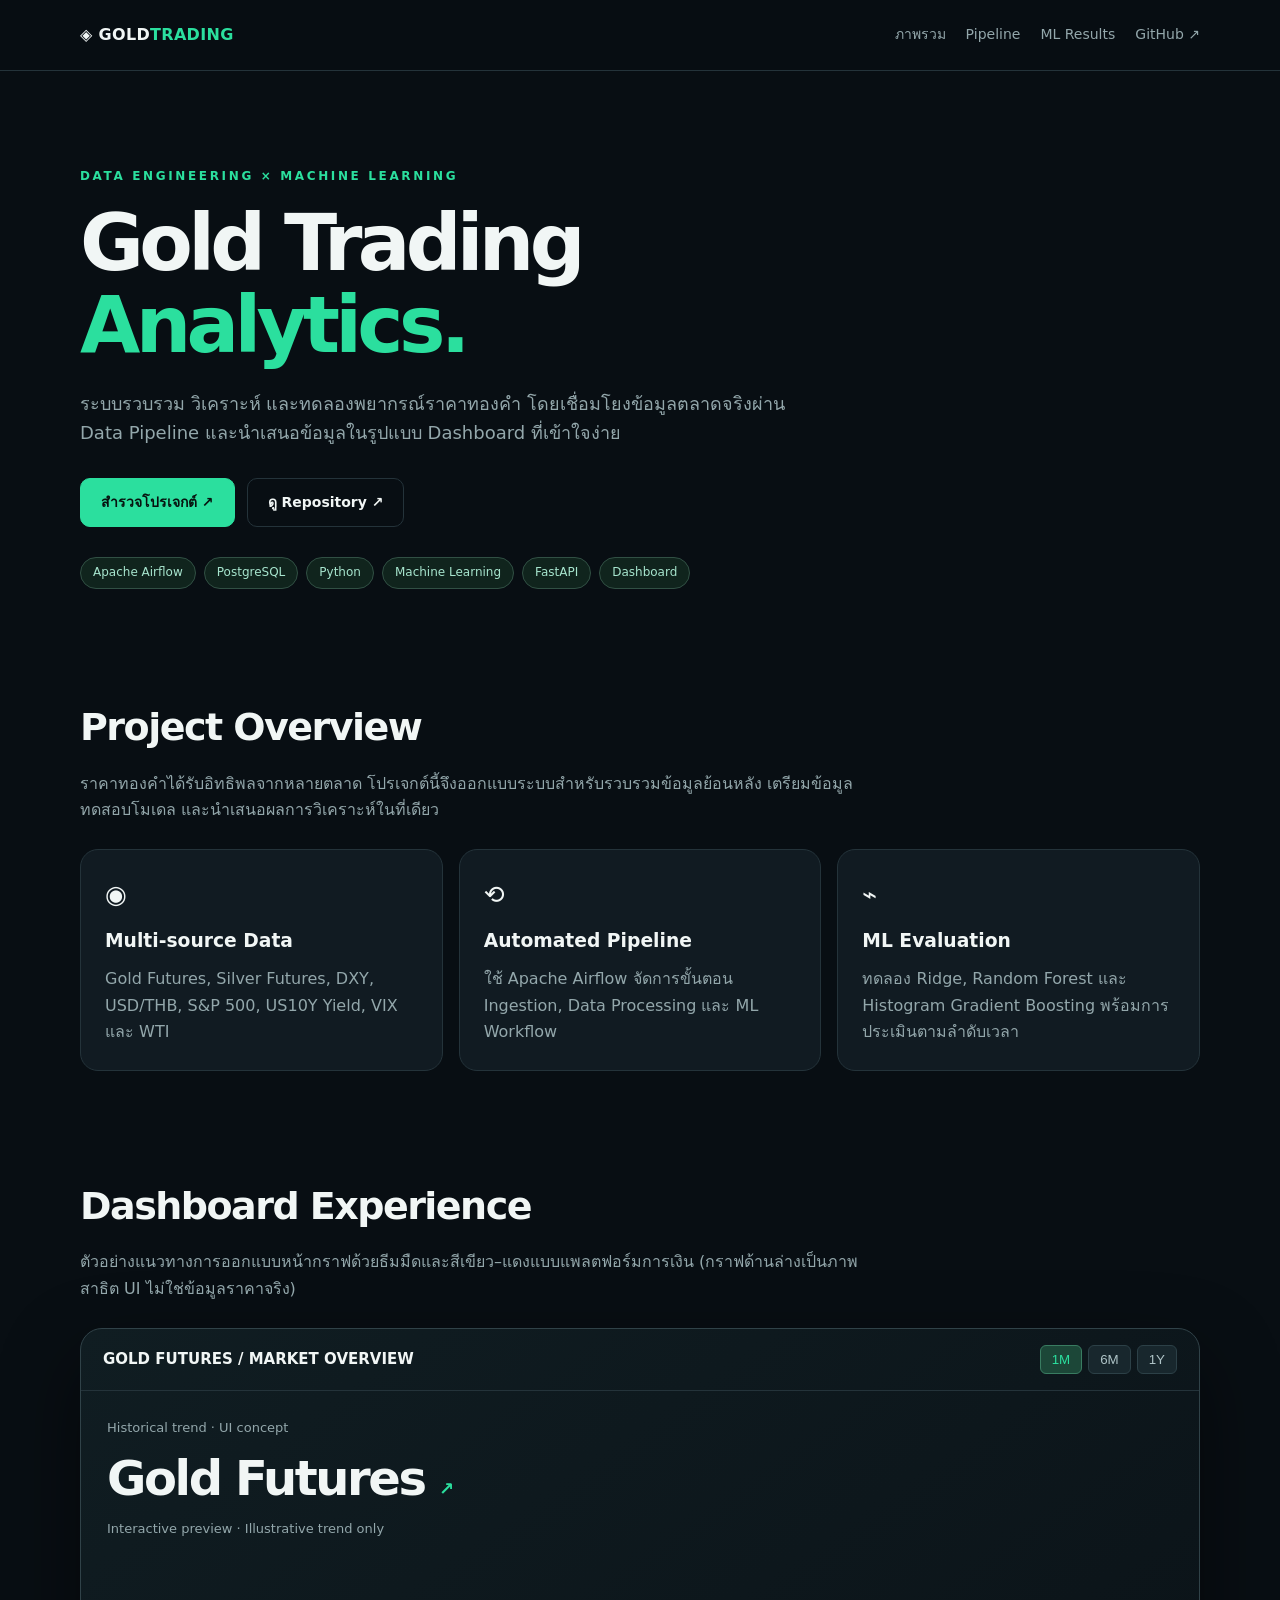
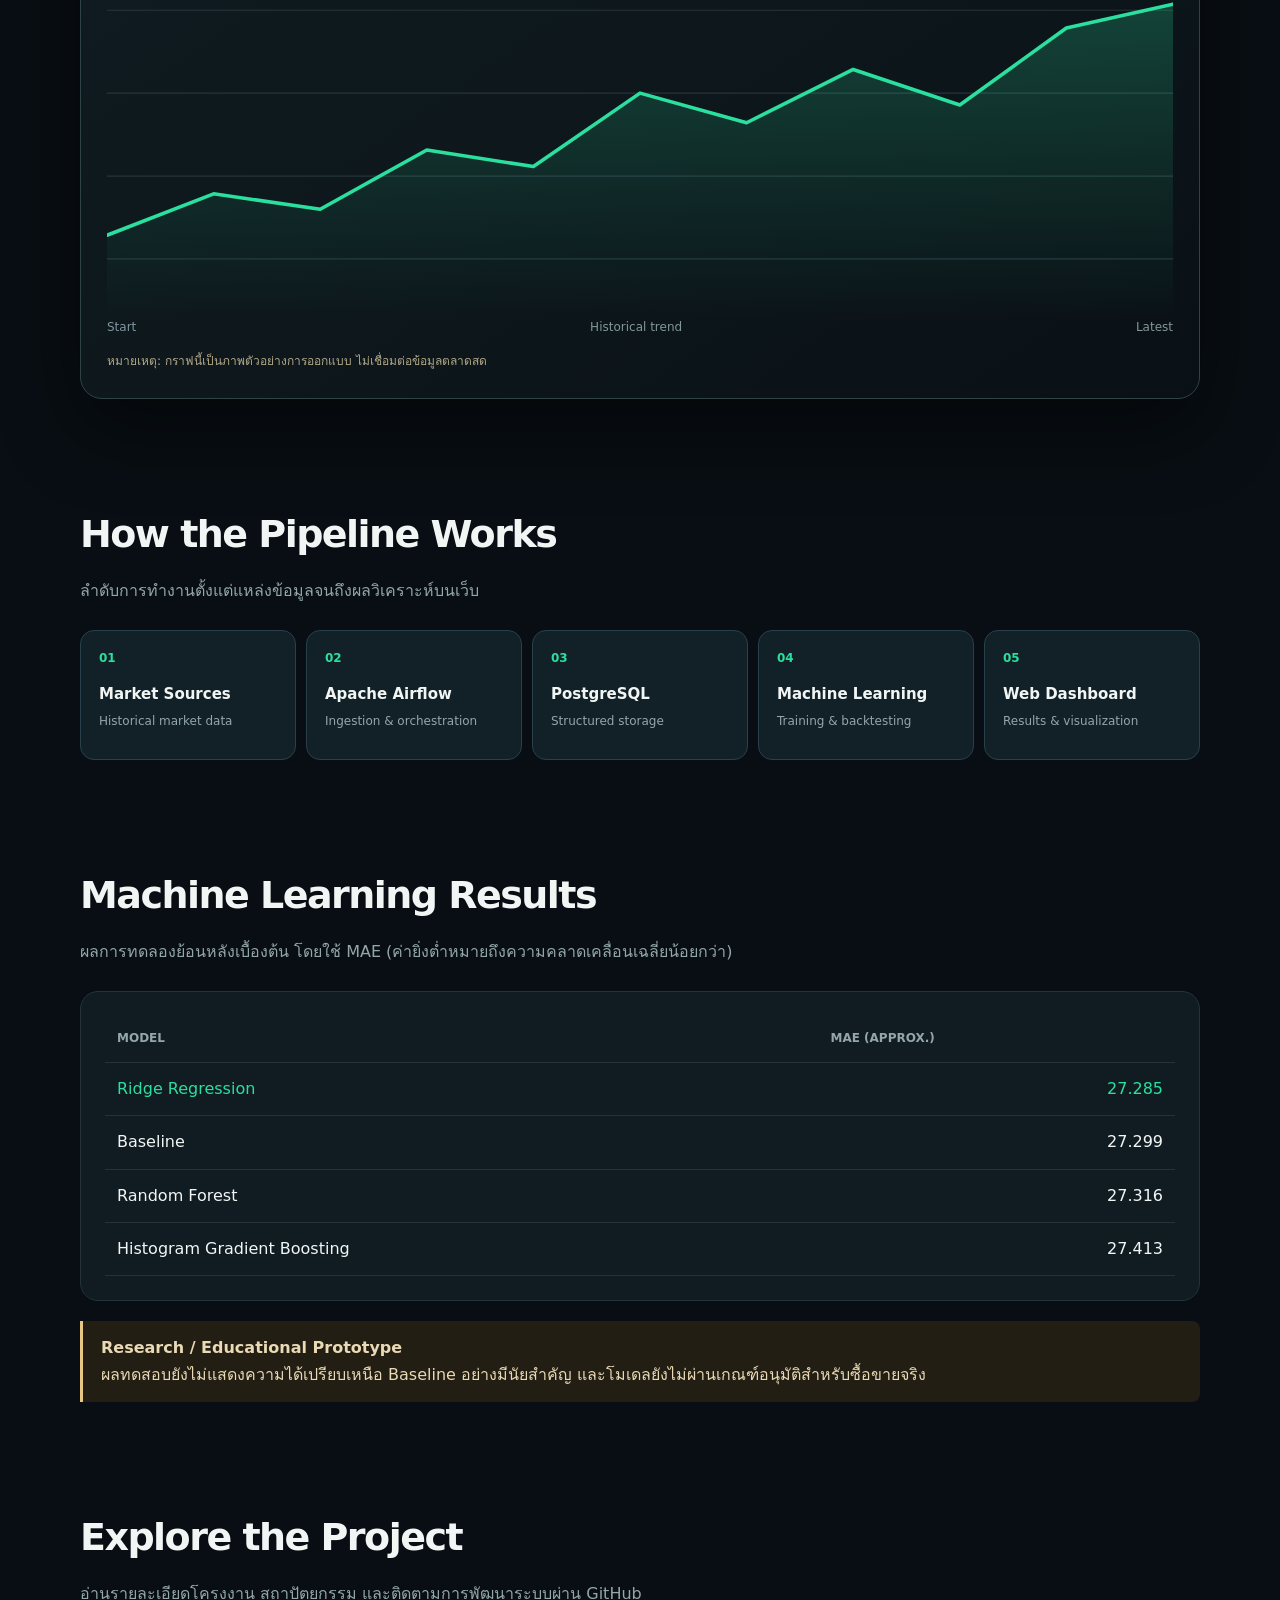
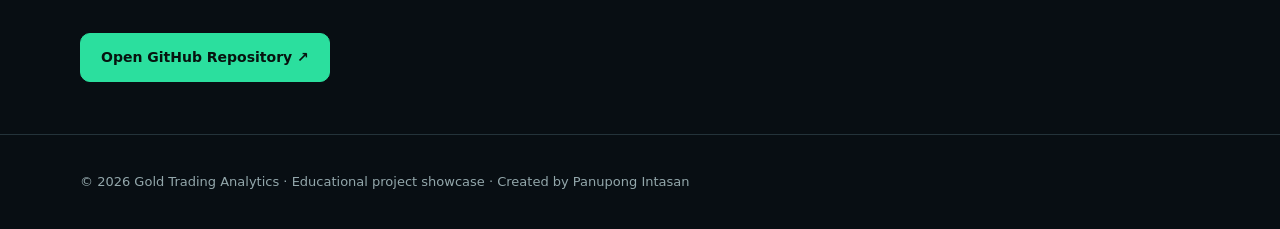
==== index.html @ 25269052 "feat: add responsive Gold Trading portfolio showcase for GitHub Pages" ====
<!doctype html>
<html lang="th"><head><meta charset="utf-8"><meta name="viewport" content="width=device-width,initial-scale=1">
<title>Gold Trading Analytics | Project Showcase</title>
<meta name="description" content="Gold Trading Analytics — Data Pipeline, Machine Learning and Dashboard project showcase">
<style>
:root{color-scheme:dark;--bg:#080e13;--panel:#111b22;--line:#24333a;--ink:#f1f6f5;--muted:#93a7ab;--green:#2bdf9e;--red:#ff6376;--gold:#e7c783}
*{box-sizing:border-box}html{scroll-behavior:smooth}body{margin:0;background:var(--bg);color:var(--ink);font-family:Inter,"Noto Sans Thai",system-ui,sans-serif;line-height:1.65}a{color:inherit;text-decoration:none}.wrap{width:min(1120px,calc(100% - 40px));margin:auto}nav{position:sticky;top:0;z-index:10;background:#080e13e8;backdrop-filter:blur(12px);border-bottom:1px solid var(--line)}nav .wrap{display:flex;justify-content:space-between;align-items:center;min-height:70px;gap:16px}.logo{font-weight:850;letter-spacing:.02em}.logo span{color:var(--green)}nav .links{display:flex;gap:20px;font-size:14px;color:var(--muted)}.hero{padding:96px 0 55px}.eyebrow{color:var(--green);font-size:12px;letter-spacing:.22em;font-weight:800}.hero h1{font-size:clamp(40px,7vw,78px);line-height:1.05;letter-spacing:-.06em;margin:16px 0 22px}.hero h1 em{font-style:normal;color:var(--green)}.lead{font-size:18px;color:var(--muted);max-width:720px}.actions{display:flex;gap:12px;flex-wrap:wrap;margin:30px 0}.btn{display:inline-flex;padding:12px 20px;border-radius:10px;border:1px solid var(--line);font-weight:750;font-size:14px}.btn.primary{background:var(--green);color:#07130f;border-color:var(--green)}.tags{display:flex;gap:8px;flex-wrap:wrap}.tag{border:1px solid #315044;color:#a7e5ce;background:#10241d;border-radius:50px;padding:5px 12px;font-size:12px}.section{padding:52px 0}.section h2{font-size:clamp(26px,4vw,38px);letter-spacing:-.04em;margin:0 0 12px}.section p.intro{color:var(--muted);max-width:780px;margin:0 0 26px}.grid{display:grid;grid-template-columns:repeat(3,1fr);gap:16px}.panel{background:var(--panel);border:1px solid var(--line);border-radius:18px;padding:24px}.panel h3{margin:10px 0}.panel p{color:var(--muted);margin:0}.icon{font-size:25px}.preview{background:linear-gradient(145deg,#101d22,#0a1116);border:1px solid #304248;border-radius:22px;overflow:hidden;box-shadow:0 30px 80px #0007}.previewhead{display:flex;justify-content:space-between;align-items:center;padding:16px 22px;border-bottom:1px solid var(--line);gap:10px;flex-wrap:wrap}.previewhead strong{font-size:15px}.pills{display:flex;gap:6px}.pills button{background:#18272d;border:1px solid #2c4047;color:#afc4c7;border-radius:6px;padding:6px 11px;cursor:pointer}.pills button.active{background:#1c4738;color:var(--green);border-color:#397c61}.previewbody{padding:26px}.price{font-size:clamp(32px,5vw,48px);font-weight:850;letter-spacing:-.05em}.small{font-size:13px;color:var(--muted)}.chart{width:100%;height:auto;display:block;margin-top:12px}.chartline{fill:none;stroke:var(--green);stroke-width:3;stroke-linejoin:round;stroke-linecap:round}.chartarea{fill:url(#fillGreen)}.gridline{stroke:#26353b;stroke-width:1}.chartlabels{display:flex;justify-content:space-between;color:#81979d;font-size:12px}.notice{font-size:12px;color:#b3a989;margin-top:14px}.steps{display:grid;grid-template-columns:repeat(5,1fr);gap:10px}.step{background:#122027;border:1px solid #284049;border-radius:14px;padding:18px;min-height:130px}.step b{display:block;color:var(--green);font-size:12px;margin-bottom:12px}.step strong{font-size:15px}.step p{font-size:12px;color:var(--muted);margin:5px 0}.tablewrap{overflow-x:auto}.table{width:100%;border-collapse:collapse}.table th,.table td{padding:13px 12px;text-align:left;border-bottom:1px solid var(--line)}.table th{color:var(--muted);font-size:12px}.table td:last-child{text-align:right;font-variant-numeric:tabular-nums}.table tr:first-child td{color:var(--green)}.warning{border-left:3px solid var(--gold);padding:14px 18px;background:#231e13;color:#e9d9b4;border-radius:0 8px 8px 0;margin-top:20px}.footer{padding:36px 0;border-top:1px solid var(--line);color:var(--muted);font-size:13px}@media(max-width:780px){.grid{grid-template-columns:1fr}.steps{grid-template-columns:1fr 1fr}.hero{padding-top:64px}nav .links{gap:10px;font-size:12px}.previewbody{padding:14px}}@media(max-width:440px){.steps{grid-template-columns:1fr}.logo{font-size:13px}nav .links a:nth-child(2){display:none}}
</style></head><body>
<nav><div class="wrap"><a class="logo" href="#">◈ GOLD<span>TRADING</span></a><div class="links"><a href="#overview">ภาพรวม</a><a href="#pipeline">Pipeline</a><a href="#models">ML Results</a><a href="https://github.com/intasan/gold-trading" target="_blank" rel="noopener">GitHub ↗</a></div></div></nav>
<main><header class="hero wrap"><div class="eyebrow">DATA ENGINEERING × MACHINE LEARNING</div><h1>Gold Trading<br><em>Analytics.</em></h1><p class="lead">ระบบรวบรวม วิเคราะห์ และทดลองพยากรณ์ราคาทองคำ โดยเชื่อมโยงข้อมูลตลาดจริงผ่าน Data Pipeline และนำเสนอข้อมูลในรูปแบบ Dashboard ที่เข้าใจง่าย</p><div class="actions"><a class="btn primary" href="#overview">สำรวจโปรเจกต์ ↗</a><a class="btn" href="https://github.com/intasan/gold-trading" target="_blank" rel="noopener">ดู Repository ↗</a></div><div class="tags"><span class="tag">Apache Airflow</span><span class="tag">PostgreSQL</span><span class="tag">Python</span><span class="tag">Machine Learning</span><span class="tag">FastAPI</span><span class="tag">Dashboard</span></div></header>
<section id="overview" class="section wrap"><h2>Project Overview</h2><p class="intro">ราคาทองคำได้รับอิทธิพลจากหลายตลาด โปรเจกต์นี้จึงออกแบบระบบสำหรับรวบรวมข้อมูลย้อนหลัง เตรียมข้อมูล ทดสอบโมเดล และนำเสนอผลการวิเคราะห์ในที่เดียว</p><div class="grid"><article class="panel"><div class="icon">◉</div><h3>Multi-source Data</h3><p>Gold Futures, Silver Futures, DXY, USD/THB, S&P 500, US10Y Yield, VIX และ WTI</p></article><article class="panel"><div class="icon">⟲</div><h3>Automated Pipeline</h3><p>ใช้ Apache Airflow จัดการขั้นตอน Ingestion, Data Processing และ ML Workflow</p></article><article class="panel"><div class="icon">⌁</div><h3>ML Evaluation</h3><p>ทดลอง Ridge, Random Forest และ Histogram Gradient Boosting พร้อมการประเมินตามลำดับเวลา</p></article></div></section>
<section class="section wrap"><h2>Dashboard Experience</h2><p class="intro">ตัวอย่างแนวทางการออกแบบหน้ากราฟด้วยธีมมืดและสีเขียว–แดงแบบแพลตฟอร์มการเงิน (กราฟด้านล่างเป็นภาพสาธิต UI ไม่ใช่ข้อมูลราคาจริง)</p><div class="preview"><div class="previewhead"><strong>GOLD FUTURES / MARKET OVERVIEW</strong><div class="pills"><button class="active" data-range="1M">1M</button><button data-range="6M">6M</button><button data-range="1Y">1Y</button></div></div><div class="previewbody"><div class="small">Historical trend · UI concept</div><div class="price">Gold Futures <span style="color:var(--green);font-size:18px">↗</span></div><div class="small">Interactive preview · Illustrative trend only</div><svg class="chart" viewBox="0 0 900 310" role="img" aria-label="ภาพสาธิตกราฟราคาสีเขียวและแดง ไม่ใช่ข้อมูลจริง"><defs><linearGradient id="fillGreen" x1="0" x2="0" y1="0" y2="1"><stop stop-color="#2bdf9e" stop-opacity=".23"/><stop offset="1" stop-color="#2bdf9e" stop-opacity="0"/></linearGradient></defs><g><path class="gridline" d="M0 50H900M0 120H900M0 190H900M0 260H900"/></g><path id="area" class="chartarea" d="M0 240L90 205L180 218L270 168L360 182L450 120L540 145L630 100L720 130L810 65L900 45V310H0Z"/><path id="line" class="chartline" d="M0 240L90 205L180 218L270 168L360 182L450 120L540 145L630 100L720 130L810 65L900 45"/></svg><div class="chartlabels"><span>Start</span><span>Historical trend</span><span>Latest</span></div><div class="notice">หมายเหตุ: กราฟนี้เป็นภาพตัวอย่างการออกแบบ ไม่เชื่อมต่อข้อมูลตลาดสด</div></div></div></section>
<section id="pipeline" class="section wrap"><h2>How the Pipeline Works</h2><p class="intro">ลำดับการทำงานตั้งแต่แหล่งข้อมูลจนถึงผลวิเคราะห์บนเว็บ</p><div class="steps"><div class="step"><b>01</b><strong>Market Sources</strong><p>Historical market data</p></div><div class="step"><b>02</b><strong>Apache Airflow</strong><p>Ingestion & orchestration</p></div><div class="step"><b>03</b><strong>PostgreSQL</strong><p>Structured storage</p></div><div class="step"><b>04</b><strong>Machine Learning</strong><p>Training & backtesting</p></div><div class="step"><b>05</b><strong>Web Dashboard</strong><p>Results & visualization</p></div></div></section>
<section id="models" class="section wrap"><h2>Machine Learning Results</h2><p class="intro">ผลการทดลองย้อนหลังเบื้องต้น โดยใช้ MAE (ค่ายิ่งต่ำหมายถึงความคลาดเคลื่อนเฉลี่ยน้อยกว่า)</p><div class="panel tablewrap"><table class="table"><thead><tr><th>MODEL</th><th>MAE (APPROX.)</th></tr></thead><tbody><tr><td>Ridge Regression</td><td>27.285</td></tr><tr><td>Baseline</td><td>27.299</td></tr><tr><td>Random Forest</td><td>27.316</td></tr><tr><td>Histogram Gradient Boosting</td><td>27.413</td></tr></tbody></table></div><div class="warning"><strong>Research / Educational Prototype</strong><div>ผลทดสอบยังไม่แสดงความได้เปรียบเหนือ Baseline อย่างมีนัยสำคัญ และโมเดลยังไม่ผ่านเกณฑ์อนุมัติสำหรับซื้อขายจริง</div></div></section>
<section class="section wrap"><h2>Explore the Project</h2><p class="intro">อ่านรายละเอียดโครงงาน สถาปัตยกรรม และติดตามการพัฒนาระบบผ่าน GitHub</p><a class="btn primary" href="https://github.com/intasan/gold-trading" target="_blank" rel="noopener">Open GitHub Repository ↗</a></section></main><footer class="footer"><div class="wrap">© 2026 Gold Trading Analytics · Educational project showcase · Created by Panupong Intasan</div></footer>
<script>const shapes={"1M":[240,205,218,168,182,120,145,100,130,65,45],"6M":[255,232,208,220,170,182,140,155,100,78,55],"1Y":[268,245,260,215,195,205,158,130,148,96,52]};document.querySelectorAll('[data-range]').forEach(b=>b.addEventListener('click',()=>{document.querySelectorAll('[data-range]').forEach(x=>x.classList.remove('active'));b.classList.add('active');let a=shapes[b.dataset.range],d=a.map((y,i)=>(i?'L':'M')+(i*90)+' '+y).join('');document.getElementById('line').setAttribute('d',d);document.getElementById('area').setAttribute('d',d+'V310H0Z')}));</script></body></html>
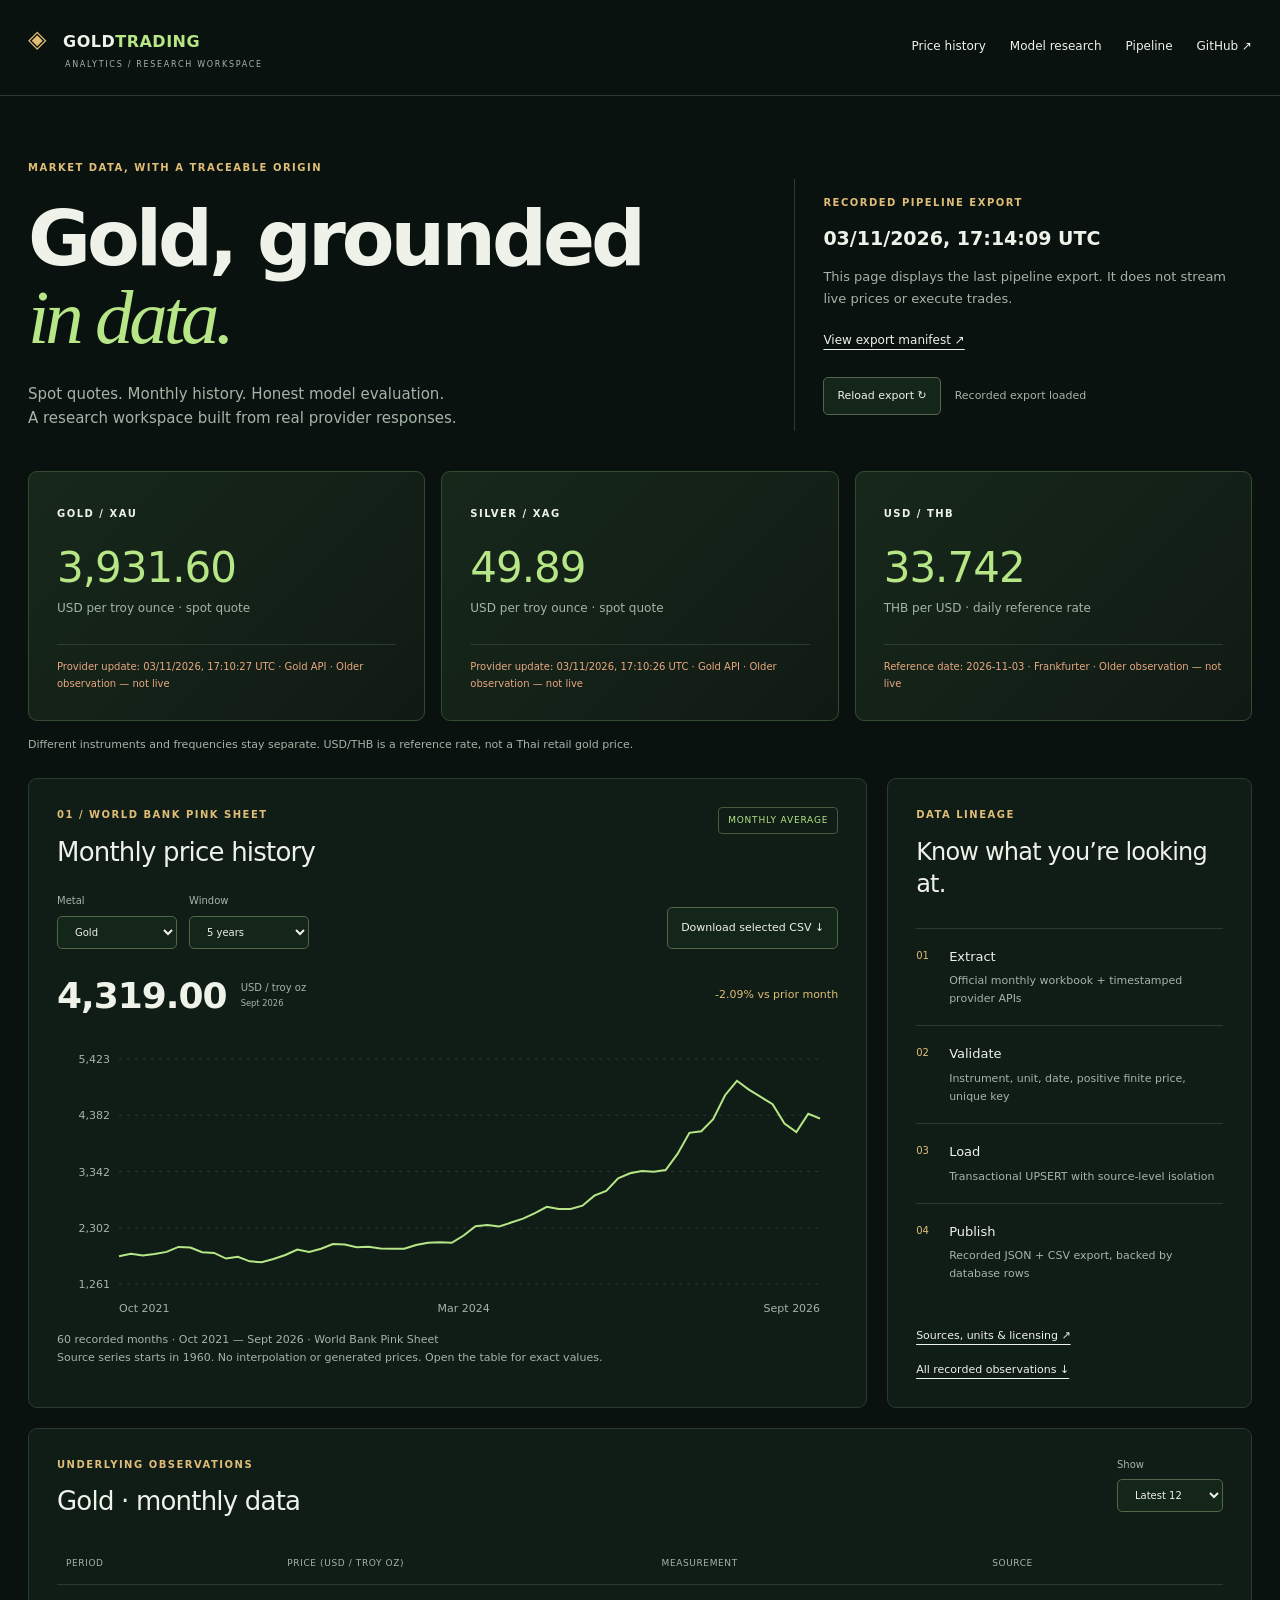
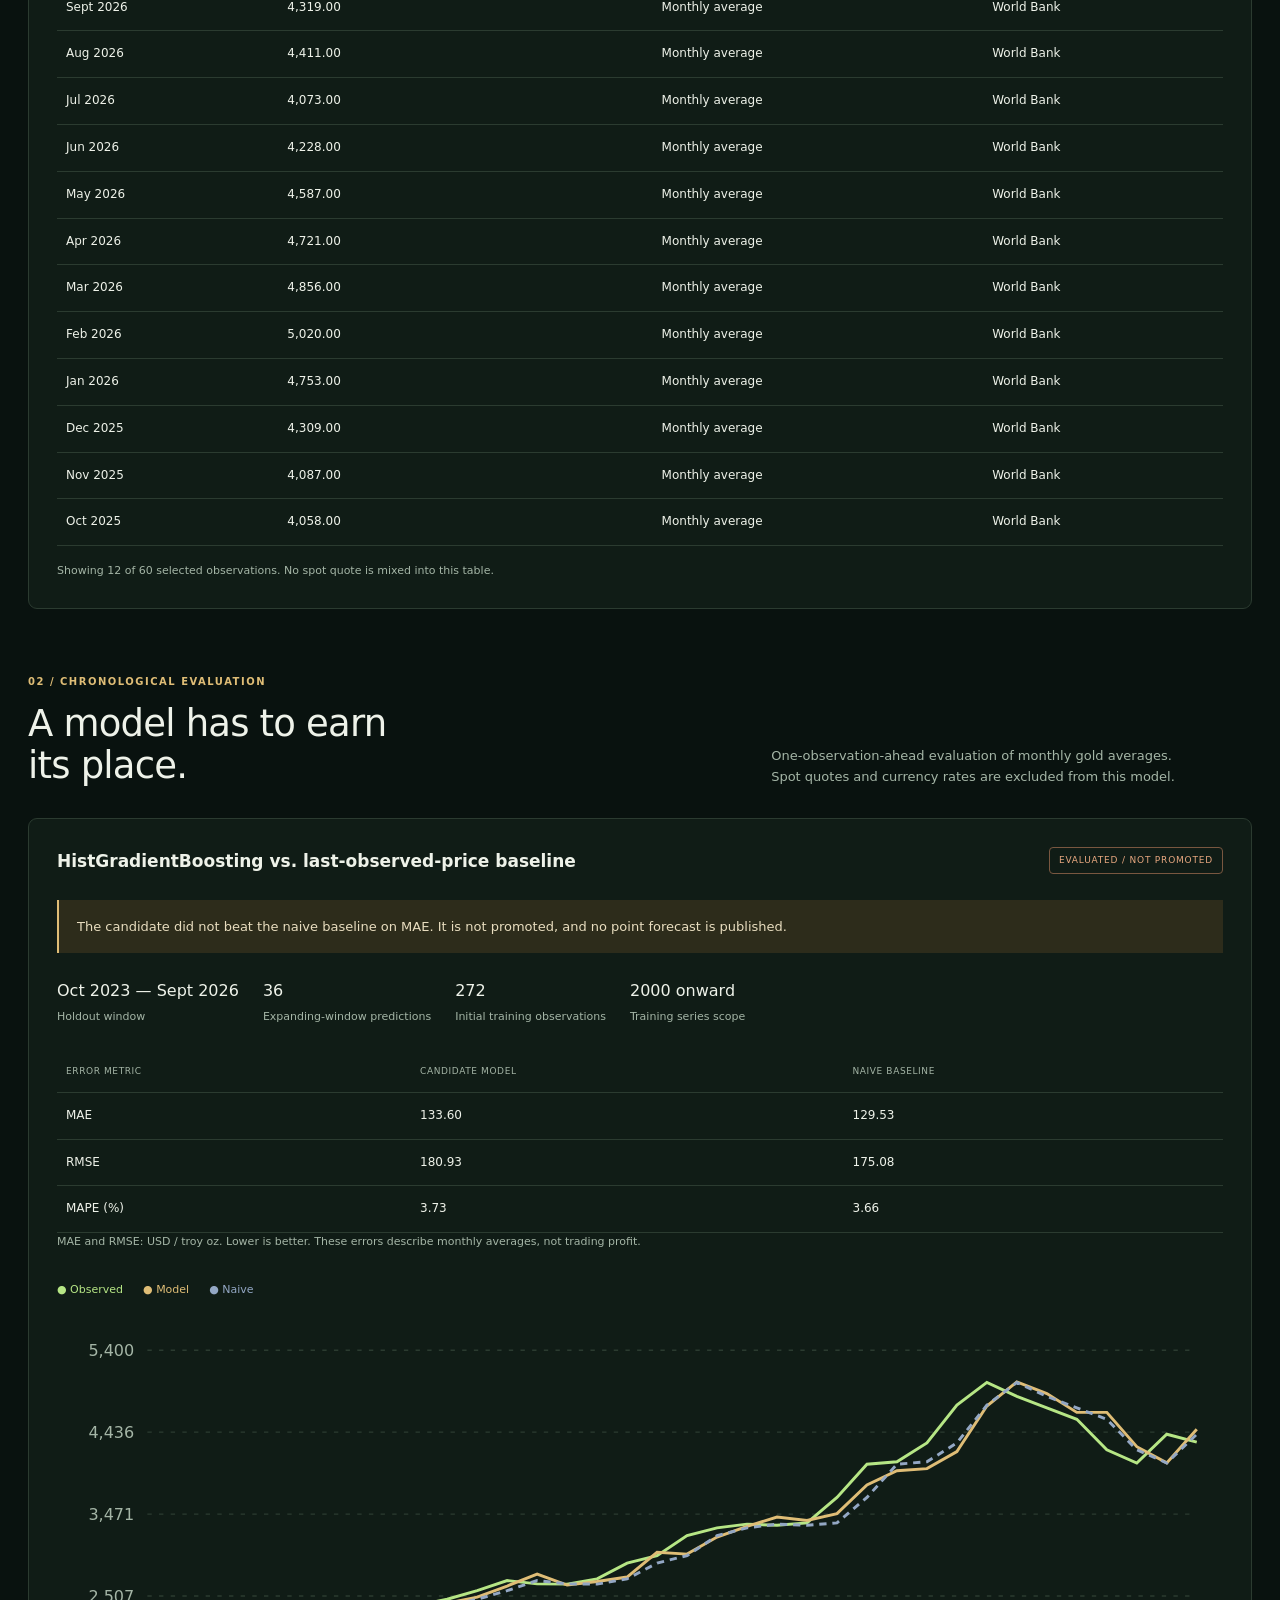
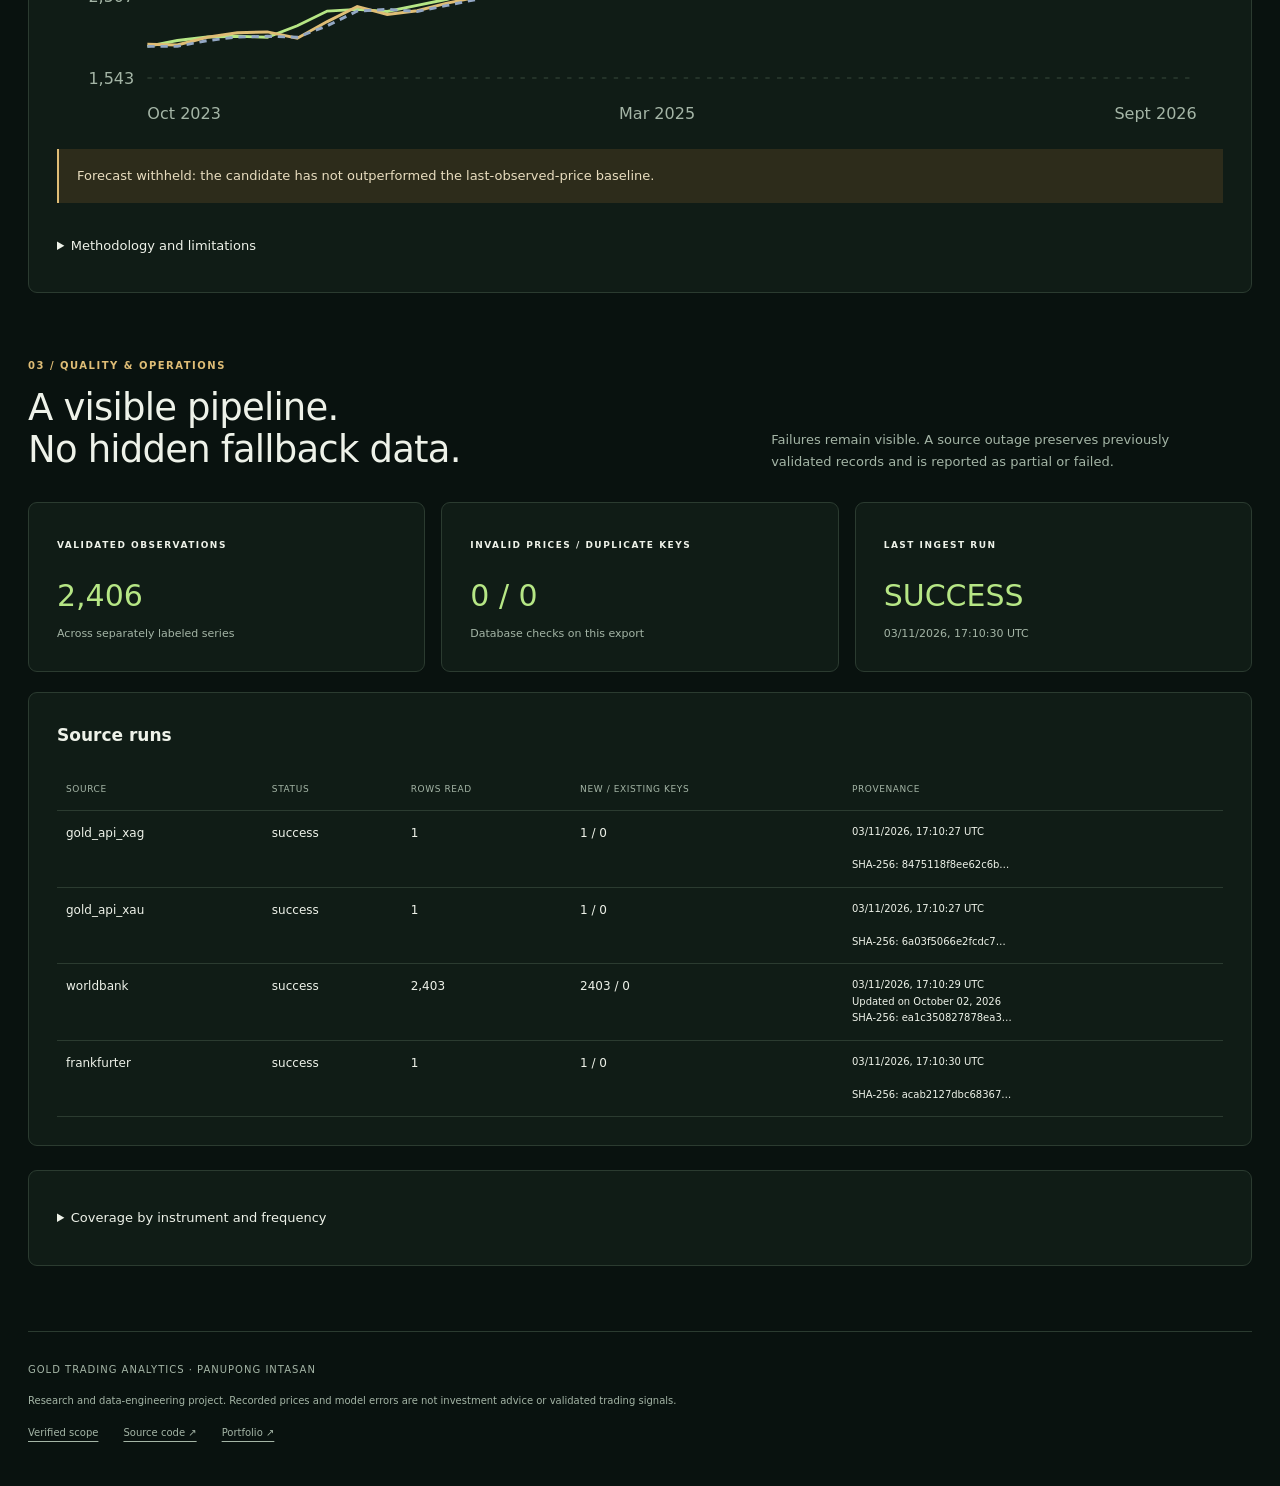
==== commit 0bd7f22b: "Implement real-data pipeline, dashboard and honest ML evaluation" ====
--- a/index.html
+++ b/index.html
@@ -1,16 +1 @@
-<!doctype html>
-<html lang="th"><head><meta charset="utf-8"><meta name="viewport" content="width=device-width,initial-scale=1">
-<title>Gold Trading Analytics | Project Showcase</title>
-<meta name="description" content="Gold Trading Analytics — Data Pipeline, Machine Learning and Dashboard project showcase">
-<style>
-:root{color-scheme:dark;--bg:#080e13;--panel:#111b22;--line:#24333a;--ink:#f1f6f5;--muted:#93a7ab;--green:#2bdf9e;--red:#ff6376;--gold:#e7c783}
-*{box-sizing:border-box}html{scroll-behavior:smooth}body{margin:0;background:var(--bg);color:var(--ink);font-family:Inter,"Noto Sans Thai",system-ui,sans-serif;line-height:1.65}a{color:inherit;text-decoration:none}.wrap{width:min(1120px,calc(100% - 40px));margin:auto}nav{position:sticky;top:0;z-index:10;background:#080e13e8;backdrop-filter:blur(12px);border-bottom:1px solid var(--line)}nav .wrap{display:flex;justify-content:space-between;align-items:center;min-height:70px;gap:16px}.logo{font-weight:850;letter-spacing:.02em}.logo span{color:var(--green)}nav .links{display:flex;gap:20px;font-size:14px;color:var(--muted)}.hero{padding:96px 0 55px}.eyebrow{color:var(--green);font-size:12px;letter-spacing:.22em;font-weight:800}.hero h1{font-size:clamp(40px,7vw,78px);line-height:1.05;letter-spacing:-.06em;margin:16px 0 22px}.hero h1 em{font-style:normal;color:var(--green)}.lead{font-size:18px;color:var(--muted);max-width:720px}.actions{display:flex;gap:12px;flex-wrap:wrap;margin:30px 0}.btn{display:inline-flex;padding:12px 20px;border-radius:10px;border:1px solid var(--line);font-weight:750;font-size:14px}.btn.primary{background:var(--green);color:#07130f;border-color:var(--green)}.tags{display:flex;gap:8px;flex-wrap:wrap}.tag{border:1px solid #315044;color:#a7e5ce;background:#10241d;border-radius:50px;padding:5px 12px;font-size:12px}.section{padding:52px 0}.section h2{font-size:clamp(26px,4vw,38px);letter-spacing:-.04em;margin:0 0 12px}.section p.intro{color:var(--muted);max-width:780px;margin:0 0 26px}.grid{display:grid;grid-template-columns:repeat(3,1fr);gap:16px}.panel{background:var(--panel);border:1px solid var(--line);border-radius:18px;padding:24px}.panel h3{margin:10px 0}.panel p{color:var(--muted);margin:0}.icon{font-size:25px}.preview{background:linear-gradient(145deg,#101d22,#0a1116);border:1px solid #304248;border-radius:22px;overflow:hidden;box-shadow:0 30px 80px #0007}.previewhead{display:flex;justify-content:space-between;align-items:center;padding:16px 22px;border-bottom:1px solid var(--line);gap:10px;flex-wrap:wrap}.previewhead strong{font-size:15px}.pills{display:flex;gap:6px}.pills button{background:#18272d;border:1px solid #2c4047;color:#afc4c7;border-radius:6px;padding:6px 11px;cursor:pointer}.pills button.active{background:#1c4738;color:var(--green);border-color:#397c61}.previewbody{padding:26px}.price{font-size:clamp(32px,5vw,48px);font-weight:850;letter-spacing:-.05em}.small{font-size:13px;color:var(--muted)}.chart{width:100%;height:auto;display:block;margin-top:12px}.chartline{fill:none;stroke:var(--green);stroke-width:3;stroke-linejoin:round;stroke-linecap:round}.chartarea{fill:url(#fillGreen)}.gridline{stroke:#26353b;stroke-width:1}.chartlabels{display:flex;justify-content:space-between;color:#81979d;font-size:12px}.notice{font-size:12px;color:#b3a989;margin-top:14px}.steps{display:grid;grid-template-columns:repeat(5,1fr);gap:10px}.step{background:#122027;border:1px solid #284049;border-radius:14px;padding:18px;min-height:130px}.step b{display:block;color:var(--green);font-size:12px;margin-bottom:12px}.step strong{font-size:15px}.step p{font-size:12px;color:var(--muted);margin:5px 0}.tablewrap{overflow-x:auto}.table{width:100%;border-collapse:collapse}.table th,.table td{padding:13px 12px;text-align:left;border-bottom:1px solid var(--line)}.table th{color:var(--muted);font-size:12px}.table td:last-child{text-align:right;font-variant-numeric:tabular-nums}.table tr:first-child td{color:var(--green)}.warning{border-left:3px solid var(--gold);padding:14px 18px;background:#231e13;color:#e9d9b4;border-radius:0 8px 8px 0;margin-top:20px}.footer{padding:36px 0;border-top:1px solid var(--line);color:var(--muted);font-size:13px}@media(max-width:780px){.grid{grid-template-columns:1fr}.steps{grid-template-columns:1fr 1fr}.hero{padding-top:64px}nav .links{gap:10px;font-size:12px}.previewbody{padding:14px}}@media(max-width:440px){.steps{grid-template-columns:1fr}.logo{font-size:13px}nav .links a:nth-child(2){display:none}}
-</style></head><body>
-<nav><div class="wrap"><a class="logo" href="#">◈ GOLD<span>TRADING</span></a><div class="links"><a href="#overview">ภาพรวม</a><a href="#pipeline">Pipeline</a><a href="#models">ML Results</a><a href="https://github.com/intasan/gold-trading" target="_blank" rel="noopener">GitHub ↗</a></div></div></nav>
-<main><header class="hero wrap"><div class="eyebrow">DATA ENGINEERING × MACHINE LEARNING</div><h1>Gold Trading<br><em>Analytics.</em></h1><p class="lead">ระบบรวบรวม วิเคราะห์ และทดลองพยากรณ์ราคาทองคำ โดยเชื่อมโยงข้อมูลตลาดจริงผ่าน Data Pipeline และนำเสนอข้อมูลในรูปแบบ Dashboard ที่เข้าใจง่าย</p><div class="actions"><a class="btn primary" href="#overview">สำรวจโปรเจกต์ ↗</a><a class="btn" href="https://github.com/intasan/gold-trading" target="_blank" rel="noopener">ดู Repository ↗</a></div><div class="tags"><span class="tag">Apache Airflow</span><span class="tag">PostgreSQL</span><span class="tag">Python</span><span class="tag">Machine Learning</span><span class="tag">FastAPI</span><span class="tag">Dashboard</span></div></header>
-<section id="overview" class="section wrap"><h2>Project Overview</h2><p class="intro">ราคาทองคำได้รับอิทธิพลจากหลายตลาด โปรเจกต์นี้จึงออกแบบระบบสำหรับรวบรวมข้อมูลย้อนหลัง เตรียมข้อมูล ทดสอบโมเดล และนำเสนอผลการวิเคราะห์ในที่เดียว</p><div class="grid"><article class="panel"><div class="icon">◉</div><h3>Multi-source Data</h3><p>Gold Futures, Silver Futures, DXY, USD/THB, S&P 500, US10Y Yield, VIX และ WTI</p></article><article class="panel"><div class="icon">⟲</div><h3>Automated Pipeline</h3><p>ใช้ Apache Airflow จัดการขั้นตอน Ingestion, Data Processing และ ML Workflow</p></article><article class="panel"><div class="icon">⌁</div><h3>ML Evaluation</h3><p>ทดลอง Ridge, Random Forest และ Histogram Gradient Boosting พร้อมการประเมินตามลำดับเวลา</p></article></div></section>
-<section class="section wrap"><h2>Dashboard Experience</h2><p class="intro">ตัวอย่างแนวทางการออกแบบหน้ากราฟด้วยธีมมืดและสีเขียว–แดงแบบแพลตฟอร์มการเงิน (กราฟด้านล่างเป็นภาพสาธิต UI ไม่ใช่ข้อมูลราคาจริง)</p><div class="preview"><div class="previewhead"><strong>GOLD FUTURES / MARKET OVERVIEW</strong><div class="pills"><button class="active" data-range="1M">1M</button><button data-range="6M">6M</button><button data-range="1Y">1Y</button></div></div><div class="previewbody"><div class="small">Historical trend · UI concept</div><div class="price">Gold Futures <span style="color:var(--green);font-size:18px">↗</span></div><div class="small">Interactive preview · Illustrative trend only</div><svg class="chart" viewBox="0 0 900 310" role="img" aria-label="ภาพสาธิตกราฟราคาสีเขียวและแดง ไม่ใช่ข้อมูลจริง"><defs><linearGradient id="fillGreen" x1="0" x2="0" y1="0" y2="1"><stop stop-color="#2bdf9e" stop-opacity=".23"/><stop offset="1" stop-color="#2bdf9e" stop-opacity="0"/></linearGradient></defs><g><path class="gridline" d="M0 50H900M0 120H900M0 190H900M0 260H900"/></g><path id="area" class="chartarea" d="M0 240L90 205L180 218L270 168L360 182L450 120L540 145L630 100L720 130L810 65L900 45V310H0Z"/><path id="line" class="chartline" d="M0 240L90 205L180 218L270 168L360 182L450 120L540 145L630 100L720 130L810 65L900 45"/></svg><div class="chartlabels"><span>Start</span><span>Historical trend</span><span>Latest</span></div><div class="notice">หมายเหตุ: กราฟนี้เป็นภาพตัวอย่างการออกแบบ ไม่เชื่อมต่อข้อมูลตลาดสด</div></div></div></section>
-<section id="pipeline" class="section wrap"><h2>How the Pipeline Works</h2><p class="intro">ลำดับการทำงานตั้งแต่แหล่งข้อมูลจนถึงผลวิเคราะห์บนเว็บ</p><div class="steps"><div class="step"><b>01</b><strong>Market Sources</strong><p>Historical market data</p></div><div class="step"><b>02</b><strong>Apache Airflow</strong><p>Ingestion & orchestration</p></div><div class="step"><b>03</b><strong>PostgreSQL</strong><p>Structured storage</p></div><div class="step"><b>04</b><strong>Machine Learning</strong><p>Training & backtesting</p></div><div class="step"><b>05</b><strong>Web Dashboard</strong><p>Results & visualization</p></div></div></section>
-<section id="models" class="section wrap"><h2>Machine Learning Results</h2><p class="intro">ผลการทดลองย้อนหลังเบื้องต้น โดยใช้ MAE (ค่ายิ่งต่ำหมายถึงความคลาดเคลื่อนเฉลี่ยน้อยกว่า)</p><div class="panel tablewrap"><table class="table"><thead><tr><th>MODEL</th><th>MAE (APPROX.)</th></tr></thead><tbody><tr><td>Ridge Regression</td><td>27.285</td></tr><tr><td>Baseline</td><td>27.299</td></tr><tr><td>Random Forest</td><td>27.316</td></tr><tr><td>Histogram Gradient Boosting</td><td>27.413</td></tr></tbody></table></div><div class="warning"><strong>Research / Educational Prototype</strong><div>ผลทดสอบยังไม่แสดงความได้เปรียบเหนือ Baseline อย่างมีนัยสำคัญ และโมเดลยังไม่ผ่านเกณฑ์อนุมัติสำหรับซื้อขายจริง</div></div></section>
-<section class="section wrap"><h2>Explore the Project</h2><p class="intro">อ่านรายละเอียดโครงงาน สถาปัตยกรรม และติดตามการพัฒนาระบบผ่าน GitHub</p><a class="btn primary" href="https://github.com/intasan/gold-trading" target="_blank" rel="noopener">Open GitHub Repository ↗</a></section></main><footer class="footer"><div class="wrap">© 2026 Gold Trading Analytics · Educational project showcase · Created by Panupong Intasan</div></footer>
-<script>const shapes={"1M":[240,205,218,168,182,120,145,100,130,65,45],"6M":[255,232,208,220,170,182,140,155,100,78,55],"1Y":[268,245,260,215,195,205,158,130,148,96,52]};document.querySelectorAll('[data-range]').forEach(b=>b.addEventListener('click',()=>{document.querySelectorAll('[data-range]').forEach(x=>x.classList.remove('active'));b.classList.add('active');let a=shapes[b.dataset.range],d=a.map((y,i)=>(i?'L':'M')+(i*90)+' '+y).join('');document.getElementById('line').setAttribute('d',d);document.getElementById('area').setAttribute('d',d+'V310H0Z')}));</script></body></html>+<!doctype html><html lang="en"><head><meta charset="utf-8"><meta name="viewport" content="width=device-width,initial-scale=1"><title>Gold Trading Analytics — Research Dashboard</title><meta name="description" content="Real-source gold research dashboard: timestamped spot quotes, World Bank monthly price history, data quality and chronological model evaluation."><meta name="theme-color" content="#09120f"><link rel="canonical" href="https://intasan.github.io/gold-trading/"><link rel="stylesheet" href="web/dashboard.css"><script src="web/dashboard.js" defer></script></head><body><a class="skip" href="#main">Skip to dashboard</a><header><a class="brand" href="#overview"><span class="brand-symbol" aria-hidden="true">◈</span> GOLD<span>TRADING</span><small>ANALYTICS / RESEARCH WORKSPACE</small></a><nav aria-label="Main navigation"><a href="#history">Price history</a><a href="#research">Model research</a><a href="#pipeline">Pipeline</a><a href="https://github.com/intasan/gold-trading">GitHub ↗</a></nav></header><main id="main"><section id="overview" class="intro"><div><div class="eyebrow">MARKET DATA, WITH A TRACEABLE ORIGIN</div><h1>Gold, grounded<br><em>in data.</em></h1><p class="lead">Spot quotes. Monthly history. Honest model evaluation.<br>A research workspace built from real provider responses.</p></div><div class="export-card"><span class="eyebrow">RECORDED PIPELINE EXPORT</span><strong id="export-date">Loading data…</strong><p>This page displays the last pipeline export. It does not stream live prices or execute trades.</p><a href="data/published/manifest.json">View export manifest ↗</a><div class="refresh-row"><button id="reload" type="button">Reload export ↻</button><span id="load-status" role="status" aria-live="polite">Connecting</span></div></div></section><div id="error" class="notice error" hidden role="alert"></div><div id="dashboard" hidden><section class="quotes-grid" aria-label="Timestamped market observations"><article class="quote"><span class="micro">GOLD / XAU</span><h2 id="quote-xau">—</h2><p>USD per troy ounce · spot quote</p><div class="quote-meta" id="time-xau">No observation</div></article><article class="quote"><span class="micro">SILVER / XAG</span><h2 id="quote-xag">—</h2><p>USD per troy ounce · spot quote</p><div class="quote-meta" id="time-xag">No observation</div></article><article class="quote"><span class="micro">USD / THB</span><h2 id="quote-fx">—</h2><p>THB per USD · daily reference rate</p><div class="quote-meta" id="time-fx">No observation</div></article></section><p class="small boundary">Different instruments and frequencies stay separate. USD/THB is a reference rate, not a Thai retail gold price.</p><section class="workspace" id="history"><article class="panel history-panel"><div class="panel-head"><div><span class="eyebrow">01 / WORLD BANK PINK SHEET</span><h2>Monthly price history</h2></div><span class="badge">MONTHLY AVERAGE</span></div><div class="controls"><label>Metal<select id="metal"><option value="GOLD">Gold</option><option value="SILVER">Silver</option><option value="PLATINUM">Platinum</option></select></label><label>Window<select id="window"><option value="12">1 year</option><option value="60" selected>5 years</option><option value="0">Full history</option></select></label><button type="button" id="download">Download selected CSV ↓</button></div><div class="history-metric"><strong id="history-latest">—</strong><div><span>USD / troy oz</span><small id="history-period">Monthly average</small></div><span class="change" id="history-change"></span></div><div id="history-chart" class="chart" aria-live="polite"></div><p class="small" id="history-range"></p><p class="small muted">Source series starts in 1960. No interpolation or generated prices. Open the table for exact values.</p></article><aside class="panel lineage"><span class="eyebrow">DATA LINEAGE</span><h2>Know what you’re looking at.</h2><ol><li><b>Extract</b><span>Official monthly workbook + timestamped provider APIs</span></li><li><b>Validate</b><span>Instrument, unit, date, positive finite price, unique key</span></li><li><b>Load</b><span>Transactional UPSERT with source-level isolation</span></li><li><b>Publish</b><span>Recorded JSON + CSV export, backed by database rows</span></li></ol><a href="https://github.com/intasan/gold-trading/blob/main/docs/DATA_SOURCES.md">Sources, units & licensing ↗</a><a href="data/published/observations.csv" download>All recorded observations ↓</a></aside></section><section class="panel table-panel"><div class="panel-head"><div><span class="eyebrow">UNDERLYING OBSERVATIONS</span><h2 id="table-title">Gold · monthly data</h2></div><label>Show<select id="table-rows"><option value="12">Latest 12</option><option value="60">Latest 60</option><option value="0">All selected</option></select></label></div><div class="table-wrap"><table><caption class="sr-only">Selected monthly World Bank prices, in USD per troy ounce</caption><thead><tr><th scope="col">Period</th><th scope="col">Price (USD / troy oz)</th><th scope="col">Measurement</th><th scope="col">Source</th></tr></thead><tbody id="price-table"></tbody></table></div><p id="table-count" class="small"></p></section><section id="research" class="research"><div class="section-head"><div><span class="eyebrow">02 / CHRONOLOGICAL EVALUATION</span><h2>A model has to earn<br>its place.</h2></div><p>One-observation-ahead evaluation of monthly gold averages. Spot quotes and currency rates are excluded from this model.</p></div><div class="panel"><div class="panel-head"><h3>HistGradientBoosting vs. last-observed-price baseline</h3><span class="badge" id="model-status">Not evaluated</span></div><p id="model-summary" class="notice"></p><div id="model-results" hidden><div class="model-facts" id="model-facts"></div><div class="table-wrap"><table><caption class="sr-only">Out-of-sample model and naive baseline error metrics</caption><thead><tr><th scope="col">Error metric</th><th scope="col">Candidate model</th><th scope="col">Naive baseline</th></tr></thead><tbody id="metrics"></tbody></table></div><p class="small">MAE and RMSE: USD / troy oz. Lower is better. These errors describe monthly averages, not trading profit.</p><div class="legend"><span class="actual">● Observed</span><span class="predicted">● Model</span><span class="naive">● Naive</span></div><div id="evaluation-chart" class="chart"></div><p id="forecast" class="notice"></p></div><details><summary>Methodology and limitations</summary><div id="model-method" class="method"></div><p>Features use previous observations only. Current-vintage data can contain revisions; publication-time availability has not been reconstructed. No fees, positions, P&amp;L or trading strategy is modeled.</p><a href="https://github.com/intasan/gold-trading/blob/main/docs/MODEL_CARD.md">Read the model card ↗</a></details></div></section><section id="pipeline" class="pipeline"><div class="section-head"><div><span class="eyebrow">03 / QUALITY & OPERATIONS</span><h2>A visible pipeline.<br>No hidden fallback data.</h2></div><p>Failures remain visible. A source outage preserves previously validated records and is reported as partial or failed.</p></div><div class="quality-grid"><article class="panel"><span class="micro">VALIDATED OBSERVATIONS</span><strong id="row-count">—</strong><p>Across separately labeled series</p></article><article class="panel"><span class="micro">INVALID PRICES / DUPLICATE KEYS</span><strong id="quality-count">—</strong><p>Database checks on this export</p></article><article class="panel"><span class="micro">LAST INGEST RUN</span><strong id="run-status">—</strong><p id="run-time"></p></article></div><div class="panel"><h3>Source runs</h3><div class="table-wrap"><table><caption class="sr-only">Source extraction status and inserted or existing observation counts</caption><thead><tr><th scope="col">Source</th><th scope="col">Status</th><th scope="col">Rows read</th><th scope="col">New / existing keys</th><th scope="col">Provenance</th></tr></thead><tbody id="source-table"></tbody></table></div></div><details class="panel"><summary>Coverage by instrument and frequency</summary><div class="table-wrap"><table><thead><tr><th scope="col">Source / series</th><th scope="col">Frequency</th><th scope="col">Records</th><th scope="col">Coverage</th></tr></thead><tbody id="coverage-table"></tbody></table></div></details></section></div></main><footer><span>GOLD TRADING ANALYTICS · PANUPONG INTASAN</span><p>Research and data-engineering project. Recorded prices and model errors are not investment advice or validated trading signals.</p><div><a href="https://github.com/intasan/gold-trading/blob/main/docs/VERIFIED_SCOPE.md">Verified scope</a><a href="https://github.com/intasan/gold-trading">Source code ↗</a><a href="https://intasan.github.io/portfolio/">Portfolio ↗</a></div></footer></body></html>
--- a/web/dashboard.css
+++ b/web/dashboard.css
@@ -0,0 +1 @@
+:root{--bg:#09120f;--panel:#101c16;--line:#2b3b30;--ink:#eef2e9;--muted:#a4b5a6;--green:#b6e685;--gold:#dfbd76;--orange:#e8a880;font:15px/1.65 system-ui,-apple-system,BlinkMacSystemFont,'Segoe UI',sans-serif;color:var(--ink);background:var(--bg);color-scheme:dark}*{box-sizing:border-box}html{scroll-behavior:smooth;scroll-padding-top:24px}body{margin:0}a{color:inherit;text-underline-offset:5px}a:hover{color:var(--green)}button,select{font:inherit}button{cursor:pointer}a:focus-visible,button:focus-visible,select:focus-visible,summary:focus-visible{outline:3px solid var(--gold);outline-offset:4px}button,select{background:#14251a;color:var(--ink);border:1px solid #53664b;padding:9px 13px;border-radius:5px}button:hover{background:#29422c}button:disabled{opacity:.5;cursor:wait}button:active{transform:translateY(1px)}header{display:flex;align-items:center;justify-content:space-between;gap:24px;padding:24px max(28px,calc((100vw - 1280px)/2));border-bottom:1px solid var(--line)}.brand{text-decoration:none;font-weight:800;font-size:16px;letter-spacing:.5px;line-height:1.3}.brand>span:not(.brand-symbol){color:var(--green)}.brand-symbol{color:var(--gold);font-size:24px;margin-right:10px}.brand small{display:block;margin:5px 0 0 37px;font-size:8px;font-weight:400;letter-spacing:1.7px;color:var(--muted)}nav{display:flex;gap:24px;font-size:12px}nav a{text-decoration:none}main,footer{width:min(1280px,calc(100% - 56px));margin:auto}h1,h2,h3,p{margin:0}h1{font-size:clamp(46px,6vw,80px);line-height:1.02;letter-spacing:-4px;font-weight:550;margin:24px 0}h1 em{font-family:Georgia,serif;color:var(--green);font-weight:400}h2{font-size:26px;font-weight:500;line-height:1.25;letter-spacing:-.8px}h3{font-size:17px;font-weight:550}.intro{display:grid;grid-template-columns:1.5fr 1fr;align-items:end;gap:80px;padding:64px 0 40px}.eyebrow,.micro{font-size:10px;font-weight:650;letter-spacing:1.5px}.eyebrow{display:block;color:var(--gold);margin-bottom:12px}.lead{font-size:15px;color:var(--muted)}.export-card{border-left:1px solid var(--line);padding:16px 0 16px 28px}.export-card strong{font-size:19px;display:block;margin-bottom:12px}.export-card p{font-size:13px;color:var(--muted);margin-bottom:18px}.export-card a{font-size:12px}.refresh-row{display:flex;align-items:center;gap:14px;flex-wrap:wrap;margin-top:25px}.refresh-row button{font-size:11px}.refresh-row span{font-size:11px;color:var(--muted)}.quotes-grid{display:grid;grid-template-columns:repeat(3,1fr);gap:16px}.quote{padding:28px;background:linear-gradient(135deg,#17281b,#101a14);border:1px solid #344a34;border-radius:9px}.quote h2{font-size:42px;letter-spacing:-1px;margin:17px 0 5px;font-variant-numeric:tabular-nums;color:var(--green)}.quote p{font-size:12px;color:var(--muted)}.quote-meta{border-top:1px solid var(--line);font-size:10px;color:var(--muted);margin-top:25px;padding-top:14px;overflow-wrap:anywhere}.stale{color:var(--orange)}.small{font-size:11px;color:var(--muted)}.muted{color:var(--muted)}.boundary{padding:15px 0 24px}.workspace{display:grid;grid-template-columns:minmax(0,2.3fr) minmax(0,1fr);gap:20px}.panel{border:1px solid var(--line);border-radius:9px;background:var(--panel);padding:28px;min-width:0}.panel-head{display:flex;justify-content:space-between;align-items:start;gap:20px;margin-bottom:25px}.badge{font-size:9px;letter-spacing:.8px;border:1px solid #455b3a;border-radius:4px;color:var(--green);padding:5px 9px;white-space:nowrap}.badge.warn{color:var(--orange);border-color:#795740}.controls{display:flex;align-items:end;gap:12px;flex-wrap:wrap;margin-bottom:25px}label{display:flex;flex-direction:column;font-size:10px;color:var(--muted);gap:6px}.controls select{min-width:120px}.controls button{font-size:11px;min-height:42px;margin-left:auto}.history-metric{display:flex;align-items:center;gap:14px;margin-bottom:8px}.history-metric strong{font-size:36px;line-height:1.2;letter-spacing:-1px;font-variant-numeric:tabular-nums}.history-metric>div{font-size:10px;color:var(--muted)}.history-metric small{display:block}.change{margin-left:auto;font-size:11px;color:var(--gold)}.chart{margin:22px 0 12px}.chart svg{display:block;width:100%;height:auto;overflow:visible}.chart text{fill:var(--muted);font-size:11px;font-family:system-ui,sans-serif}.chart .grid{stroke:#2b3b30;stroke-width:1;stroke-dasharray:3 5}.chart .series-line{fill:none;stroke:#b6e685;stroke-width:2}.chart .actual-line{stroke:#b6e685}.chart .predicted-line{stroke:#dfbd76}.chart .naive-line{stroke:#93a7c4;stroke-dasharray:5 4}.chart circle{fill:transparent;stroke:transparent}.chart circle:hover{fill:var(--gold);stroke:var(--bg)}.lineage h2{font-size:24px;line-height:1.35}.lineage ol{list-style:none;padding:0;margin:27px 0;counter-reset:step}.lineage li{border-top:1px solid var(--line);padding:17px 0;counter-increment:step;position:relative;padding-left:33px}.lineage li:before{content:counter(step,decimal-leading-zero);position:absolute;left:0;top:19px;font-size:10px;color:var(--gold)}.lineage b{display:block;font-size:13px;font-weight:500}.lineage li span{font-size:11px;color:var(--muted);display:block;margin-top:5px}.lineage a{display:block;font-size:11px;margin-top:15px}.table-panel{margin-top:20px}.table-wrap{overflow-x:auto;width:100%}table{border-collapse:collapse;width:100%;text-align:left;font-size:12px}th,td{border-bottom:1px solid var(--line);padding:13px 9px;vertical-align:top}th{font-size:9px;letter-spacing:.6px;text-transform:uppercase;color:var(--muted);font-weight:500}td{font-variant-numeric:tabular-nums}tbody tr:hover{background:#17261b}.table-panel .small{margin-top:16px}.section-head{display:grid;grid-template-columns:1.4fr 1fr;gap:70px;align-items:end;margin:65px 0 30px}.section-head h2{font-size:37px;line-height:1.15}.section-head p{color:var(--muted);font-size:13px;max-width:430px}.notice{padding:16px 18px;border-left:2px solid var(--gold);background:#2d2c1b;font-size:13px;margin:20px 0;color:#e8ddbf}.notice.error{background:#3a2221;border-color:#df8e83}.model-facts{display:flex;flex-wrap:wrap;gap:24px;margin:25px 0;font-size:11px;color:var(--muted)}.model-facts strong{display:block;font-size:16px;color:var(--ink);font-weight:500;margin-bottom:3px}.legend{display:flex;gap:20px;font-size:11px;margin-top:30px}.actual{color:var(--green)}.predicted{color:var(--gold)}.naive{color:#93a7c4}details{margin-top:24px;font-size:12px;color:var(--muted)}summary{cursor:pointer;color:var(--ink);padding:8px 0;font-size:13px}.method{margin-top:18px;line-height:1.8}.quality-grid{display:grid;grid-template-columns:repeat(3,1fr);gap:16px;margin-bottom:20px}.quality-grid strong{display:block;font-size:30px;margin:15px 0 5px;color:var(--green);font-weight:500}.quality-grid p{font-size:11px;color:var(--muted);overflow-wrap:anywhere}.quality-grid .micro{font-size:9px}.pipeline>.panel h3{margin-bottom:20px}#source-table td:last-child{max-width:300px;font-size:10px;overflow-wrap:anywhere}.error-text{color:var(--orange);display:block;margin-top:6px}.pipeline{margin-bottom:65px}footer{padding:30px 0 45px;border-top:1px solid var(--line);font-size:10px;color:var(--muted)}footer>span{letter-spacing:1px}footer p{margin:15px 0;max-width:750px}footer>div{display:flex;gap:25px;flex-wrap:wrap}.sr-only,.skip:not(:focus){position:absolute;width:1px;height:1px;padding:0;overflow:hidden;clip:rect(0,0,0,0);white-space:nowrap}.skip:focus{position:absolute;z-index:20;top:0;background:white;color:black;padding:15px}#dashboard[hidden],#model-results[hidden],#error[hidden]{display:none}@media(max-width:1000px){.intro{gap:40px}.workspace{grid-template-columns:minmax(0,1.8fr) minmax(0,1fr)}.panel{padding:22px}.controls{gap:8px}.controls button{margin-left:0}.quote h2{font-size:33px}.quote{padding:22px}.badge{white-space:normal}}@media(max-width:760px){header{padding:18px 22px;flex-direction:column;align-items:start;gap:20px}nav{gap:18px;flex-wrap:wrap;font-size:11px}main,footer{width:calc(100% - 36px)}.intro{grid-template-columns:1fr;gap:30px;padding:40px 0 30px}h1{font-size:58px;letter-spacing:-3px}.export-card{padding:20px;border:1px solid var(--line);border-radius:7px}.quotes-grid{grid-template-columns:1fr;gap:10px}.quote{padding:22px}.quote h2{font-size:38px;margin-top:12px}.quote-meta{margin-top:16px}.workspace{grid-template-columns:1fr}.panel-head{flex-wrap:wrap;gap:14px}.history-metric{flex-wrap:wrap}.history-metric strong{font-size:31px}.change{margin-left:0}.controls select{min-width:100px}.controls button{font-size:10px}.section-head{grid-template-columns:1fr;gap:20px;margin-top:48px}.section-head h2{font-size:32px}.quality-grid{grid-template-columns:1fr}.quality-grid .panel{padding:22px}.quality-grid strong{font-size:30px}.model-facts{gap:20px}.lineage ol{display:grid;grid-template-columns:1fr 1fr;gap:0 16px}.lineage li{padding-left:27px}.table-panel,.panel{padding:20px}table{font-size:11px;min-width:440px}#source-table{min-width:650px}.chart text{font-size:12px}.legend{gap:14px;font-size:10px}.eyebrow{font-size:9px}}@media(prefers-reduced-motion:reduce){html{scroll-behavior:auto}button:active{transform:none}}
